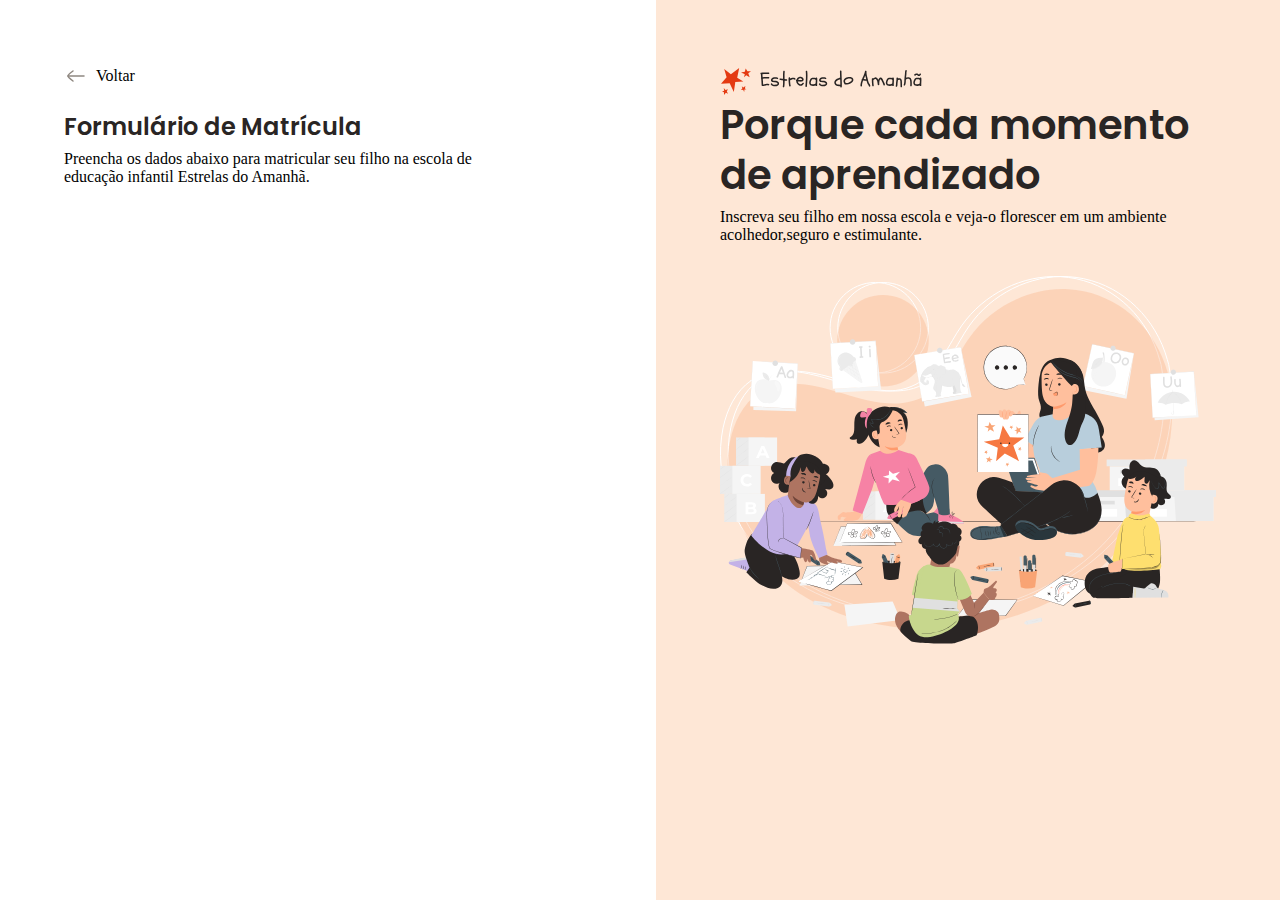
==== index.html @ 92962faa "correçâo de bug no source" ====
<!DOCTYPE html>
<html lang="pt-br">
<head>
  <link rel="preconnect" href="https://fonts.googleapis.com">
  <link rel="preconnect" href="https://fonts.gstatic.com" crossorigin>
  <meta charset="UTF-8">
  <meta name="viewport" content="width=device-width, initial-scale=1.0">
  <title>Estrelas do Amanhã</title>

  <link rel="stylesheet" href="styles/index.css">
  <link href="https://fonts.googleapis.com/css2?family=Poppins:ital,wght@0,100;0,200;0,300;0,400;0,500;0,600;0,700;0,800;0,900;1,100;1,200;1,300;1,400;1,500;1,600;1,700;1,800;1,900&family=Roboto:ital,wght@0,100..900;1,100..900&display=swap" rel="stylesheet">
</head>
<body>
  <div id="app">
    <main>
      <div class="main-container">
        <div class="back">
          <img src="assets/icons/arrow-left-02.svg" alt="Seta de Voltar">
          <span>Voltar</span>
        </div>
        <h1>Formulário de Matrícula</h1>
        <p>Preencha os dados abaixo para matricular seu filho na escola de <br> educação infantil Estrelas do Amanhã.</p> 
      </div>
    </main>
  
  <aside>
    <div class="aside-container">
      <header><img src="assets/logo.svg" alt="Logo estrelas do amanhã">
      <h2>
        Porque cada momento de
        <span>
          aprendizado
        </span>
      </h2>
      <p>
        Inscreva seu filho em nossa escola e veja-o florescer em um ambiente acolhedor,seguro e estimulante.
      </p>
      </header>
      <img src="assets/Illustration.svg" alt="Ilustração das crianças">
    </div>
  </aside>
 </div>

  
</body>
</html>
---- styles/index.css ----
@import url(global.css);
@import url(layout.css);
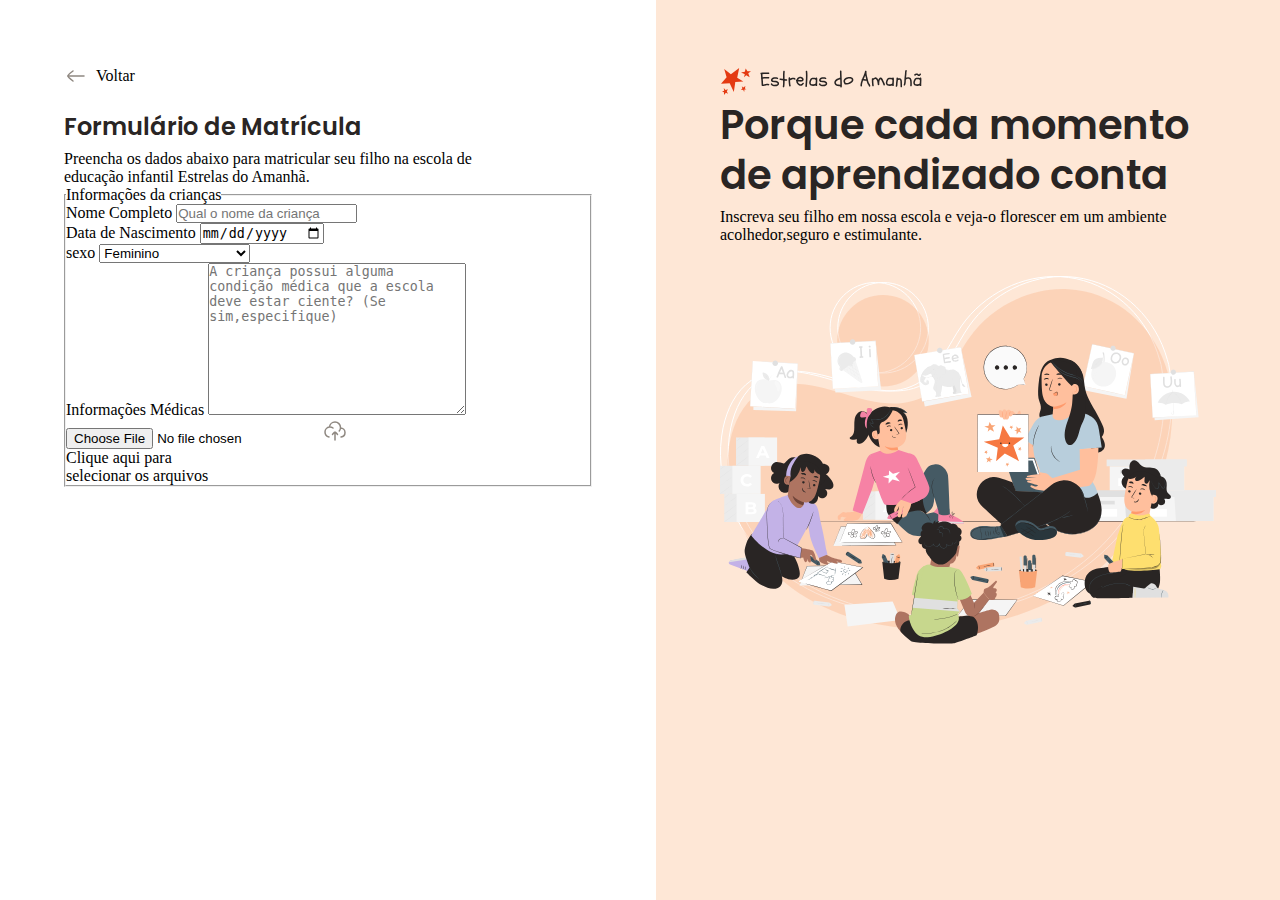
==== commit c7d881ce: "Iniciando o Formulario" ====
--- a/index.html
+++ b/index.html
@@ -20,9 +20,69 @@
         </div>
         <h1>Formulário de Matrícula</h1>
         <p>Preencha os dados abaixo para matricular seu filho na escola de <br> educação infantil Estrelas do Amanhã.</p> 
+
+      <form method="post" enctype="multipart/form-data">
+        <fieldset class="child-info">
+          <legend>Informações da crianças</legend>
+
+          <div class="input-wrapper">
+            <label for="fullname">Nome Completo</label>
+            <input id="fullname" name="fullname" type="text" placeholder="Qual o nome da criança">
+          </div>
+
+          <div class="input-wrapper">
+            <label for="birth">Data de Nascimento</label>
+             <input id="birth" name="birth" type="date" lang="pt-br">
+          </div>
+
+          <div class="select-wrapper">
+            <label for="gender">sexo</label>
+            <select name="gender" id="gender">
+              <option value="female">Feminino</option>
+              <option value="male">Masculino</option>
+              <option value="na">Prefiro não responder</option>
+            </select>
+
+            <div class="textarea-wrapper">
+              <label for="medical-info">Informações Médicas</label>
+              <textarea name="medical-info" id="medical-info"
+               cols="30" rows="10" placeholder="A criança possui alguma condição médica que a escola deve estar ciente? (Se sim,especifique)"
+              ></textarea>
+            </div>
+
+            <div class="droparea-wrapper">
+              <input type="file" id="birth-file" name="birth-file">
+              <img src="assets/icons/cloud-upload.svg" alt="">
+              <p>Clique aqui para <br>
+                selecionar os arquivos
+              </p>
+            </div>
+
+
+          </div>
+
+
+
+
+
+
+
+        </fieldset>
+      </form>
+
+
+
+
+
       </div>
     </main>
   
+
+
+
+
+
+
   <aside>
     <div class="aside-container">
       <header><img src="assets/logo.svg" alt="Logo estrelas do amanhã">
@@ -31,6 +91,7 @@
         <span>
           aprendizado
         </span>
+        conta
       </h2>
       <p>
         Inscreva seu filho em nossa escola e veja-o florescer em um ambiente acolhedor,seguro e estimulante.
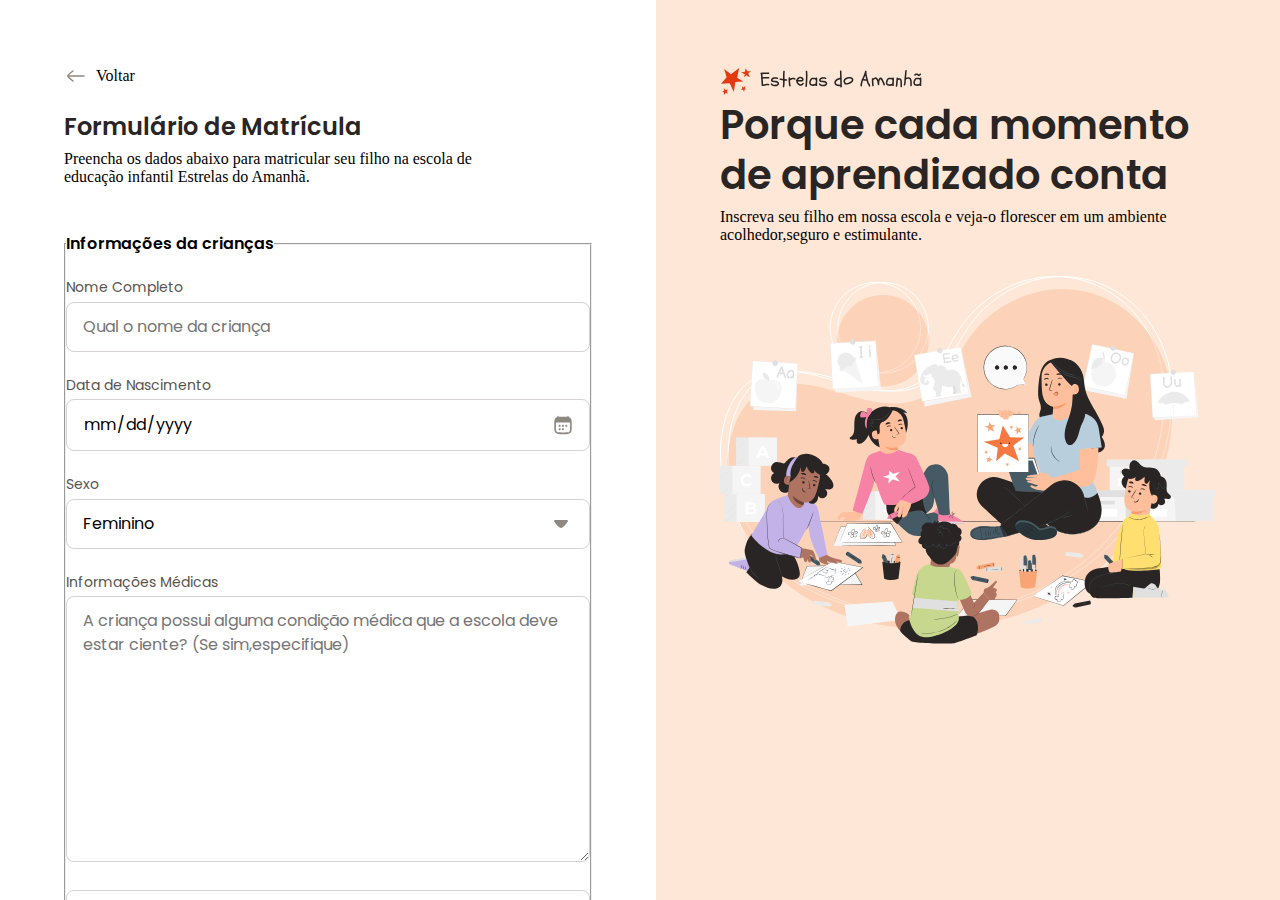
==== commit 0ef85b3a: "Configurando os inputs de data e select" ====
--- a/index.html
+++ b/index.html
@@ -36,12 +36,13 @@
           </div>
 
           <div class="select-wrapper">
-            <label for="gender">sexo</label>
+            <label for="gender">Sexo</label>
             <select name="gender" id="gender">
               <option value="female">Feminino</option>
               <option value="male">Masculino</option>
               <option value="na">Prefiro não responder</option>
             </select>
+           </div>
 
             <div class="textarea-wrapper">
               <label for="medical-info">Informações Médicas</label>
@@ -59,7 +60,7 @@
             </div>
 
 
-          </div>
+          
 
 
 
--- a/styles/index.css
+++ b/styles/index.css
@@ -1,2 +1,3 @@
 @import url(global.css);
-@import url(layout.css);+@import url(layout.css);
+@import url(forms.css);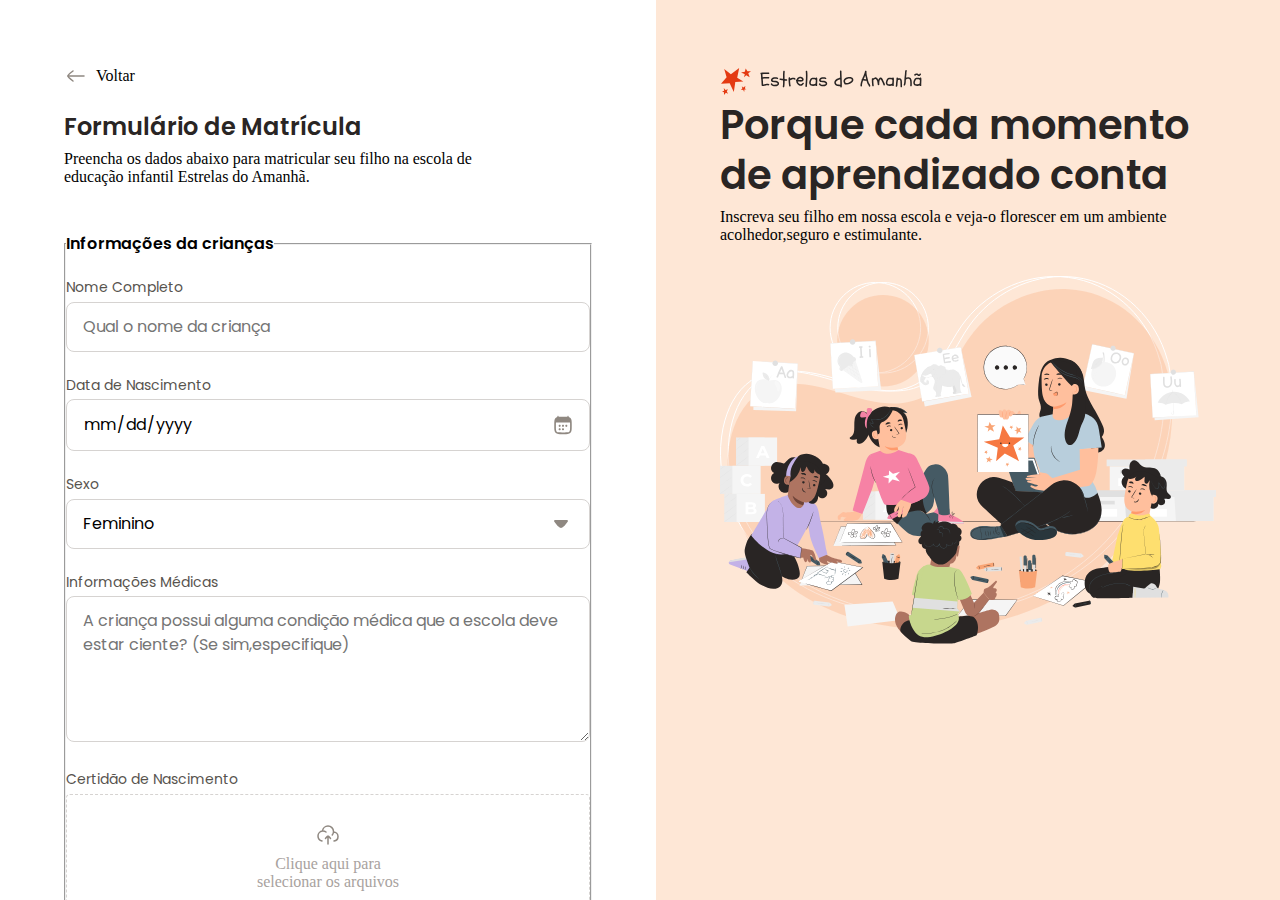
==== commit e1224871: "Trabalhando no campo de envio de arquivos" ====
--- a/index.html
+++ b/index.html
@@ -47,11 +47,15 @@
             <div class="textarea-wrapper">
               <label for="medical-info">Informações Médicas</label>
               <textarea name="medical-info" id="medical-info"
-               cols="30" rows="10" placeholder="A criança possui alguma condição médica que a escola deve estar ciente? (Se sim,especifique)"
+               cols="30" rows="5" placeholder="A criança possui alguma condição médica que a escola deve estar ciente? (Se sim,especifique)"
               ></textarea>
             </div>
 
             <div class="droparea-wrapper">
+
+              <label for="birth-file">Certidão de Nascimento</label>
+               
+              <div class="dropzone">
               <input type="file" id="birth-file" name="birth-file">
               <img src="assets/icons/cloud-upload.svg" alt="">
               <p>Clique aqui para <br>
@@ -59,28 +63,16 @@
               </p>
             </div>
 
+            </div>
 
-          
-
-
-
-
-
-
-
+          </form>
         </fieldset>
-      </form>
-
-
-
-
+    
 
       </div>
+      
     </main>
   
-
-
-
 
 
 
